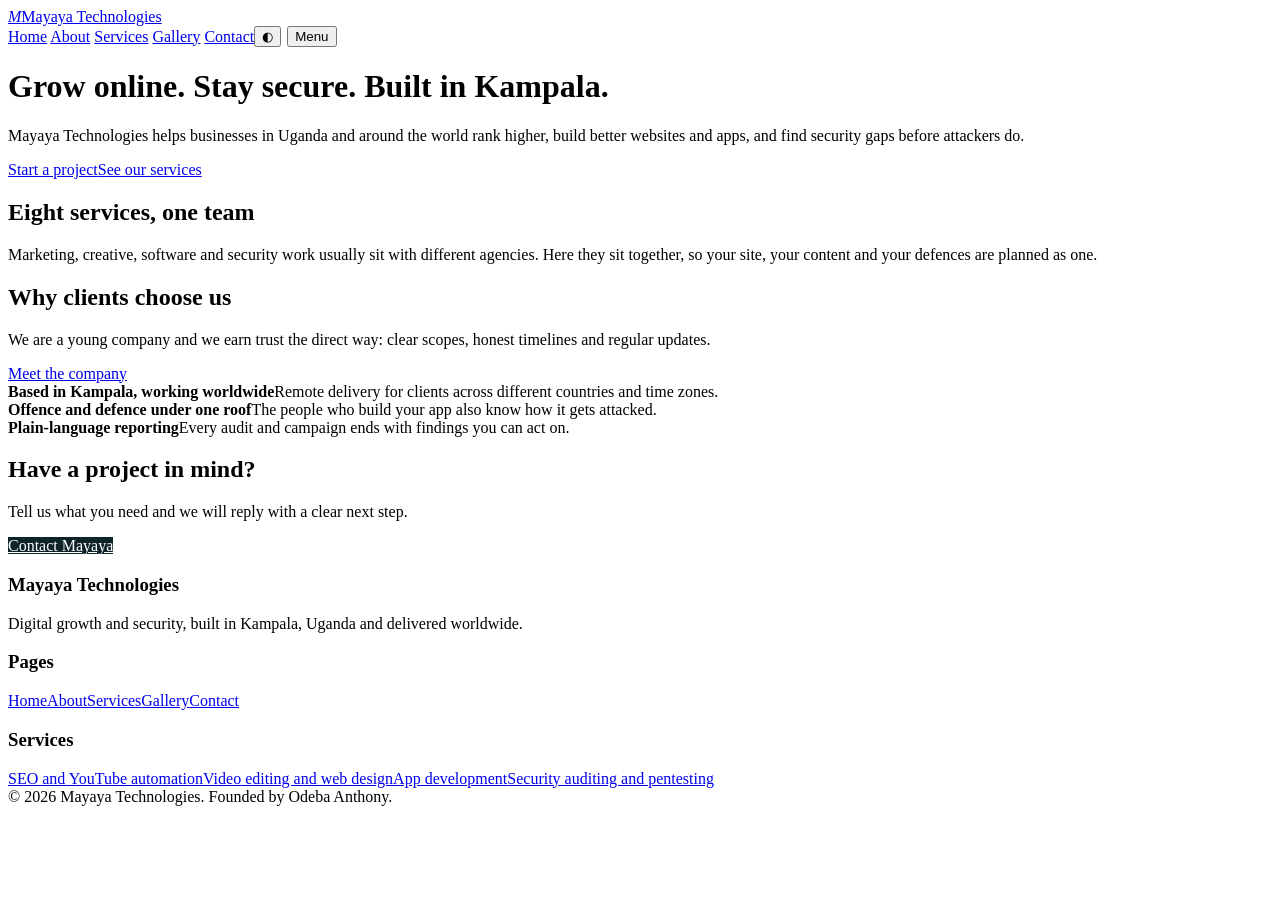
==== index.html @ 1154c2db "Add files via upload" ====
<!DOCTYPE html>
<html lang="en">
<head>
<meta charset="utf-8">
<meta name="viewport" content="width=device-width, initial-scale=1, viewport-fit=cover">
<title>Mayaya Technologies | Digital growth and security from Kampala</title>
<meta name="description" content="Mayaya Technologies offers SEO, YouTube automation, video editing, web design, app development, security auditing, pentesting and ethical hacking from Kampala, Uganda.">
<link rel="preconnect" href="https://fonts.googleapis.com">
<link href="https://fonts.googleapis.com/css2?family=Bricolage+Grotesque:wght@500;700;800&family=Instrument+Sans:wght@400;500;600&display=swap" rel="stylesheet">
<link rel="stylesheet" href="css/style.css">
</head>
<body data-page="home">
<header>
<div class="wrap bar">
<a class="logo" href="index.html"><i>M</i>Mayaya Technologies</a>
<div style="display:flex;align-items:center">
<nav id="nav" aria-label="Main">
<a href="index.html" data-p="home">Home</a>
<a href="about.html" data-p="about">About</a>
<a href="services.html" data-p="services">Services</a>
<a href="gallery.html" data-p="gallery">Gallery</a>
<a href="contact.html" data-p="contact">Contact</a>
</nav>
<button class="theme" id="theme" aria-label="Switch light or dark theme">◐</button>
<button class="menu" id="menu" aria-expanded="false" aria-controls="nav" style="margin-left:6px">Menu</button>
</div>
</div>
</header>

<main>
<div class="wrap hero">
<div>
<h1>Grow online. Stay secure. Built in Kampala.</h1>
<p class="lede">Mayaya Technologies helps businesses in Uganda and around the world rank higher, build better websites and apps, and find security gaps before attackers do.</p>
<div class="cta"><a class="btn" href="contact.html">Start a project</a><a class="btn alt" href="services.html">See our services</a></div>
</div>
<div class="term" aria-label="Example security audit output">
<div class="top"><b></b><b></b><b></b></div>
<pre id="typed"></pre>
</div>
</div>

<div class="band"><section class="wrap">
<div class="sec-head"><h2>Eight services, one team</h2><p>Marketing, creative, software and security work usually sit with different agencies. Here they sit together, so your site, your content and your defences are planned as one.</p></div>
<div class="grid" id="homeSvc"></div>
</section></div>

<div class="dark"><section class="wrap split">
<div><h2>Why clients choose us</h2><p>We are a young company and we earn trust the direct way: clear scopes, honest timelines and regular updates.</p><a class="btn" href="about.html">Meet the company</a></div>
<div class="facts">
<div><b>Based in Kampala, working worldwide</b><span>Remote delivery for clients across different countries and time zones.</span></div>
<div><b>Offence and defence under one roof</b><span>The people who build your app also know how it gets attacked.</span></div>
<div><b>Plain-language reporting</b><span>Every audit and campaign ends with findings you can act on.</span></div>
</div>
</section></div>

<div class="cl"><div class="wrap"><h2>Have a project in mind?</h2><p>Tell us what you need and we will reply with a clear next step.</p><a class="btn" style="background:#0e2428;color:#fff" href="contact.html">Contact Mayaya</a></div></div>
</main>

<footer>
<div class="wrap">
<div class="grid">
<div><h3>Mayaya Technologies</h3><p>Digital growth and security, built in Kampala, Uganda and delivered worldwide.</p></div>
<div><h3>Pages</h3><a href="index.html">Home</a><a href="about.html">About</a><a href="services.html">Services</a><a href="gallery.html">Gallery</a><a href="contact.html">Contact</a></div>
<div><h3>Services</h3><a href="services.html">SEO and YouTube automation</a><a href="services.html">Video editing and web design</a><a href="services.html">App development</a><a href="services.html">Security auditing and pentesting</a></div>
</div>
<div>© <span id="yr">2026</span> Mayaya Technologies. Founded by Odeba Anthony.</div>
</div>
</footer>

<script src="js/script.js"></script>
</body>
</html>
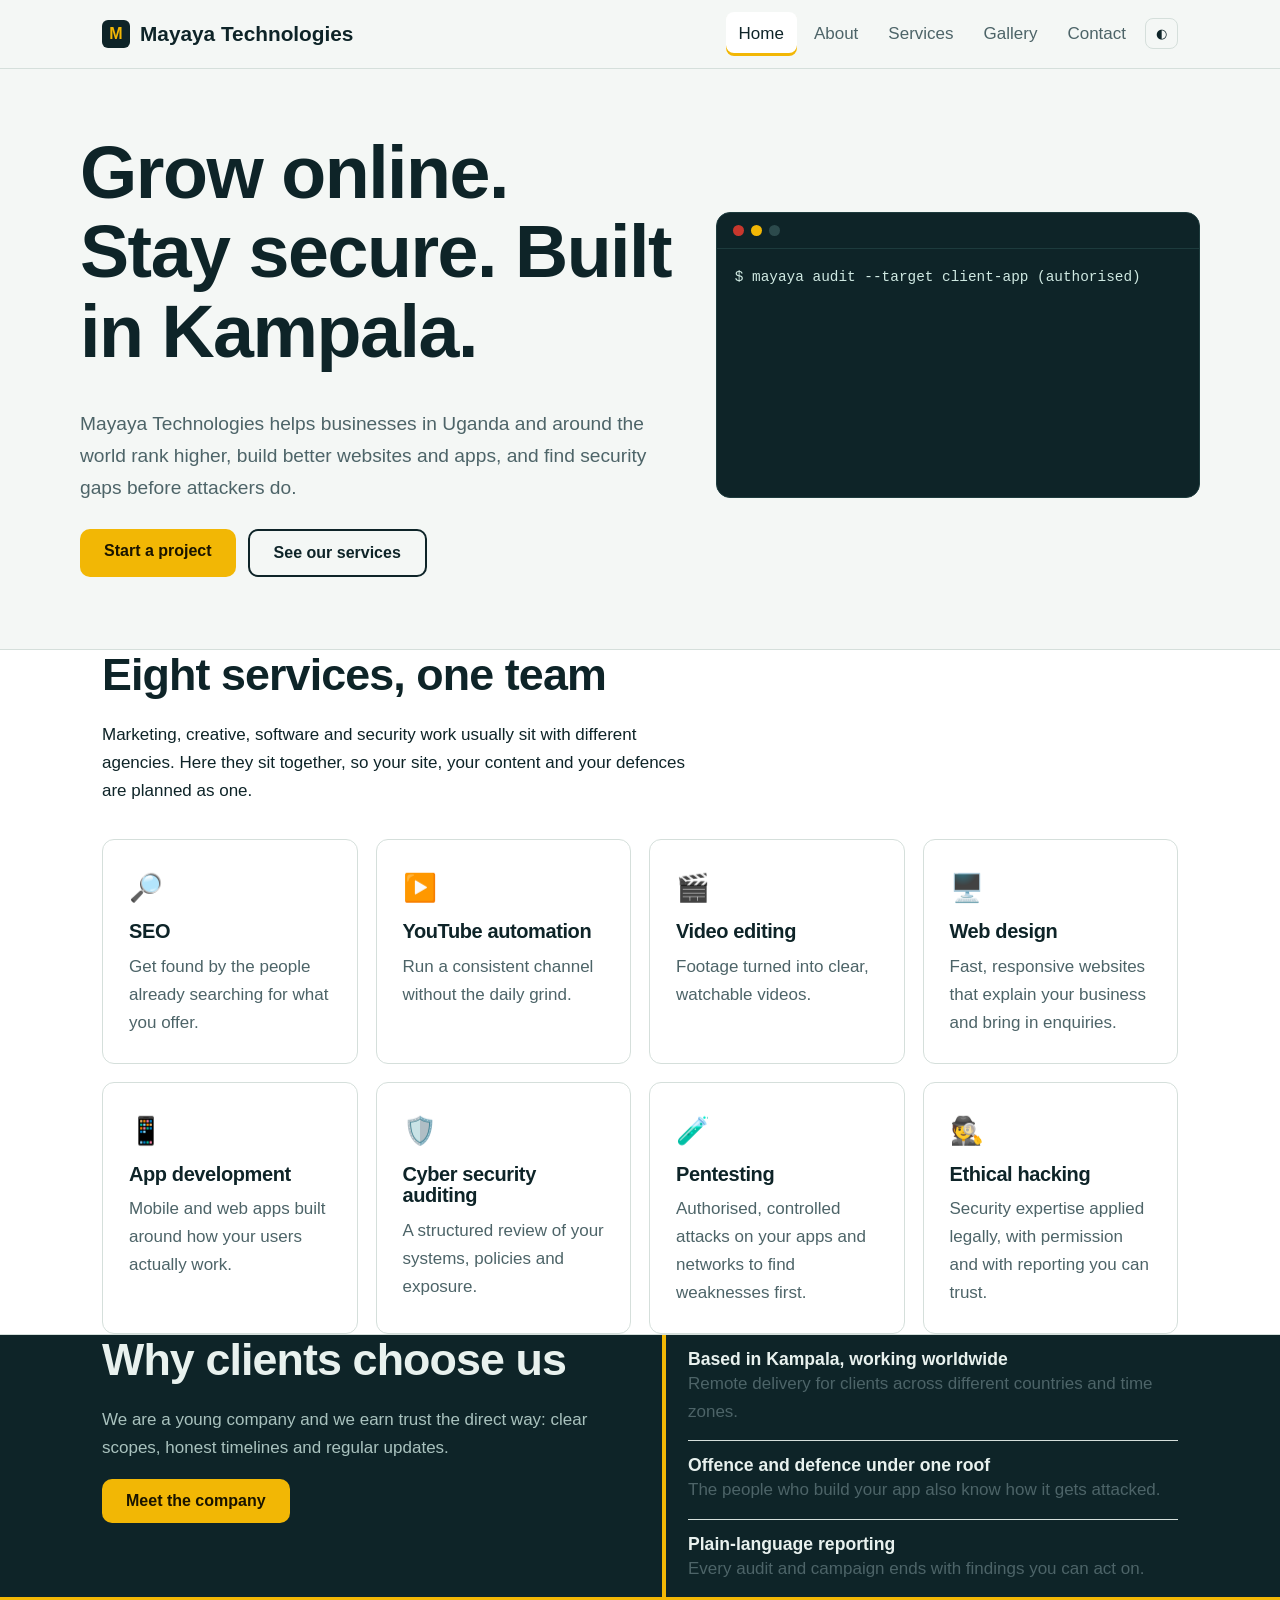
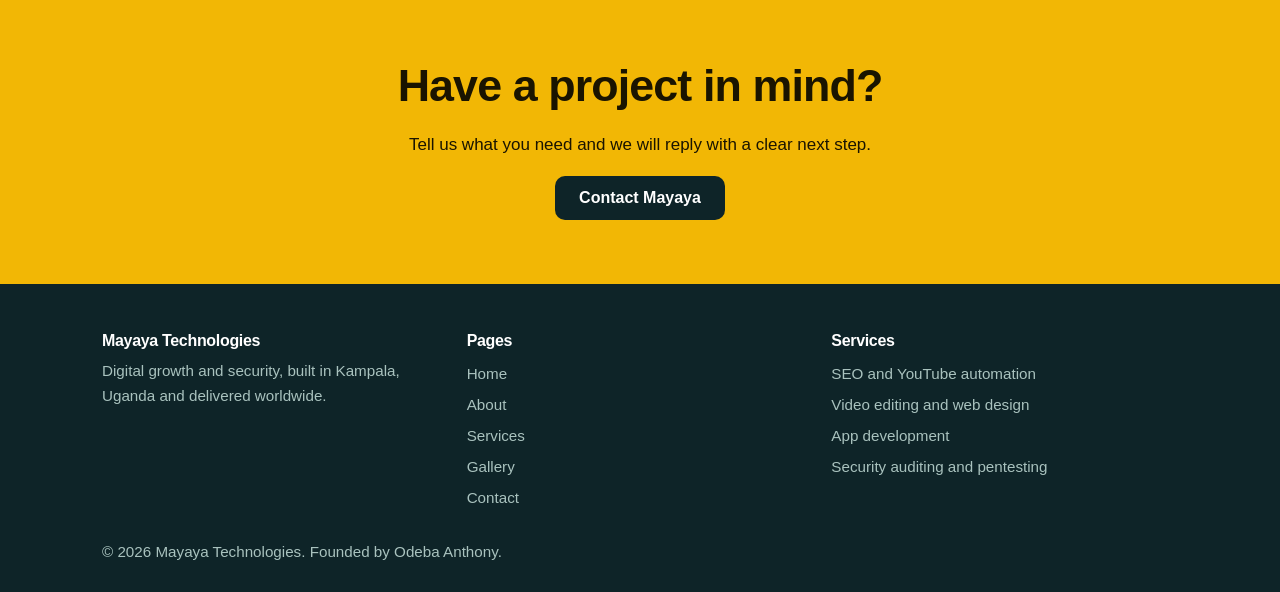
==== commit 9cded358: "Update stylesheet and script link paths in index.html" ====
--- a/index.html
+++ b/index.html
@@ -7,7 +7,7 @@
 <meta name="description" content="Mayaya Technologies offers SEO, YouTube automation, video editing, web design, app development, security auditing, pentesting and ethical hacking from Kampala, Uganda.">
 <link rel="preconnect" href="https://fonts.googleapis.com">
 <link href="https://fonts.googleapis.com/css2?family=Bricolage+Grotesque:wght@500;700;800&family=Instrument+Sans:wght@400;500;600&display=swap" rel="stylesheet">
-<link rel="stylesheet" href="css/style.css">
+<link rel="stylesheet" href="style.css">
 </head>
 <body data-page="home">
 <header>
@@ -68,6 +68,6 @@
 </div>
 </footer>
 
-<script src="js/script.js"></script>
+<script src="script.js"></script>
 </body>
 </html>
--- a/style.css
+++ b/style.css
@@ -0,0 +1,115 @@
+:root{--bg:#f4f7f5;--surface:#fff;--ink:#0e2428;--muted:#4d6468;--line:#d5dfdb;--deep:#0e2428;--deepink:#e8f1ee;--sun:#f2b705;--red:#c8372d;--teal:#1f7a6d;
+--h:'Bricolage Grotesque','Trebuchet MS',sans-serif;--b:'Instrument Sans','Segoe UI',Arial,sans-serif;
+box-sizing:border-box;padding-top:env(safe-area-inset-top,0px);padding-bottom:env(safe-area-inset-bottom,0px);color-scheme:light}
+@media (prefers-color-scheme:dark){:root:not([data-theme="light"]){--bg:#0a1a1d;--surface:#102a2e;--ink:#e8f1ee;--muted:#9bb3b0;--line:#21403f;--deep:#071316;--teal:#4fc3b0;color-scheme:dark}}
+:root[data-theme="dark"]{--bg:#0a1a1d;--surface:#102a2e;--ink:#e8f1ee;--muted:#9bb3b0;--line:#21403f;--deep:#071316;--teal:#4fc3b0;color-scheme:dark}
+*{box-sizing:border-box}
+html{scroll-padding-top:calc(env(safe-area-inset-top,0px) + 70px);scroll-behavior:smooth}
+body{margin:0;background:var(--bg);color:var(--ink);font:400 1.0625rem/1.65 var(--b)}
+body::before{content:"";position:fixed;inset:0 0 auto;height:env(safe-area-inset-top,0px);background:var(--bg);z-index:30}
+h1,h2,h3{font-family:var(--h);line-height:1.08;margin:0 0 .5em;letter-spacing:-.02em}
+h1{font-size:clamp(2.4rem,6.5vw,4.6rem);font-weight:800}
+h2{font-size:clamp(1.8rem,4vw,2.8rem);font-weight:700}
+h3{font-size:1.25rem;font-weight:700}
+p{margin:0 0 1em;max-width:62ch}
+a{color:inherit}
+:focus-visible{outline:3px solid var(--sun);outline-offset:3px}
+.wrap{max-width:1120px;margin:0 auto;padding:0 22px}
+header{position:sticky;top:env(safe-area-inset-top,0px);z-index:40;background:var(--bg);border-bottom:1px solid var(--line)}
+.bar{display:flex;align-items:center;justify-content:space-between;height:68px}
+.logo{font:800 1.3rem var(--h);text-decoration:none;display:flex;align-items:center;gap:10px}
+.logo i{width:28px;height:28px;background:var(--deep);border-radius:6px;display:grid;place-items:center;color:var(--sun);font:800 1rem var(--h);font-style:normal}
+nav{display:flex;gap:4px;align-items:center}
+nav a{padding:8px 13px;border-radius:8px;text-decoration:none;font-weight:500;color:var(--muted)}
+nav a:hover{color:var(--ink)}
+nav a.on{color:var(--ink);background:var(--surface);box-shadow:inset 0 -3px 0 var(--sun)}
+.menu{display:none;background:none;border:1px solid var(--line);color:var(--ink);border-radius:8px;padding:8px 12px;font:600 .95rem var(--b);cursor:pointer}
+.btn{display:inline-block;background:var(--sun);color:#1a1400;font:700 1rem var(--b);padding:13px 24px;border-radius:10px;border:0;text-decoration:none;cursor:pointer}
+.btn:hover{filter:brightness(.95)}
+.btn.alt{background:transparent;color:var(--ink);border:2px solid var(--ink)}
+.page{display:none;min-height:70vh}
+.page.on{display:block;animation:in .35s ease}
+@keyframes in{from{opacity:0}to{opacity:1}}
+section{padding:72px 0}
+.hero{display:grid;grid-template-columns:1.1fr .9fr;gap:44px;align-items:center;padding:64px 0 72px}
+.lede{font-size:1.2rem;color:var(--muted)}
+.cta{display:flex;gap:12px;flex-wrap:wrap;margin-top:26px}
+.term{background:var(--deep);color:#cfe9e2;border-radius:14px;font:500 .9rem/1.7 ui-monospace,Consolas,monospace;padding:0 0 18px;overflow:hidden;border:1px solid #1d3b3d}
+.term .top{display:flex;gap:7px;padding:12px 16px;border-bottom:1px solid #1d3b3d}
+.term .top b{width:11px;height:11px;border-radius:50%;background:#2c4a4c}
+.term .top b:first-child{background:var(--red)}.term .top b:nth-child(2){background:var(--sun)}
+.term pre{margin:0;padding:16px 18px 0;white-space:pre-wrap;min-height:230px}
+.ok{color:#6fe0b0}.warn{color:var(--sun)}.bad{color:#ff7a6e}
+.dark{background:var(--deep);color:var(--deepink)}
+.dark p{color:#a9c2be}
+.band{background:var(--surface);border-block:1px solid var(--line)}
+.grid{display:grid;gap:18px;grid-template-columns:repeat(auto-fit,minmax(250px,1fr))}
+.card{background:var(--surface);border:1px solid var(--line);border-radius:12px;padding:26px}
+.card p{color:var(--muted);margin:0}
+.card .ic{font-size:1.7rem;margin-bottom:10px;display:block}
+.dark .card{background:#12353a;border-color:#1f4448}
+.dark .card p{color:#a9c2be}
+.sec-head{margin-bottom:34px}
+.split{display:grid;grid-template-columns:1fr 1fr;gap:44px;align-items:start}
+.facts{display:grid;gap:0;border-left:4px solid var(--sun);padding-left:22px}
+.facts div{padding:14px 0;border-bottom:1px solid var(--line)}
+.facts div:last-child{border:0}
+.facts b{display:block;font:700 1.1rem var(--h)}
+.facts span{color:var(--muted)}
+.tl{list-style:none;margin:0;padding:0;border-left:2px solid var(--line)}
+.tl li{padding:0 0 26px 24px;position:relative}
+.tl li::before{content:"";position:absolute;left:-7px;top:7px;width:12px;height:12px;border-radius:50%;background:var(--sun)}
+.tl b{font-family:var(--h)}
+.svc{display:grid;grid-template-columns:70px 1fr;gap:18px;padding:30px 0;border-bottom:1px solid var(--line)}
+.svc .ic{font-size:2.2rem}
+.svc ul{margin:10px 0 0;padding-left:20px;color:var(--muted)}
+.filters{display:flex;gap:8px;flex-wrap:wrap;margin-bottom:26px}
+.chip{border:1px solid var(--line);background:var(--surface);color:var(--ink);border-radius:999px;padding:8px 16px;font:600 .92rem var(--b);cursor:pointer}
+.chip[aria-pressed="true"]{background:var(--deep);color:var(--deepink);border-color:var(--deep)}
+.gal{display:grid;gap:14px;grid-template-columns:repeat(auto-fill,minmax(250px,1fr))}
+.tile{border:0;padding:0;border-radius:12px;overflow:hidden;cursor:pointer;text-align:left;color:#fff;aspect-ratio:4/3;position:relative;font-family:var(--b)}
+.tile:nth-child(3n+1){aspect-ratio:4/4.4}
+.tile .art{position:absolute;inset:0;display:grid;place-items:center;font-size:3.4rem}
+.tile .cap{position:absolute;left:0;right:0;bottom:0;padding:34px 16px 14px;background:linear-gradient(transparent,rgba(0,0,0,.72));font-weight:600}
+.tile .cap small{display:block;font-weight:400;opacity:.85}
+.tile:hover .art{transform:scale(1.06)}
+.art{transition:transform .3s}
+.g-seo{background:linear-gradient(135deg,#1f7a6d,#0e3a3a)}
+.g-yt{background:linear-gradient(135deg,#c8372d,#5a1511)}
+.g-vid{background:linear-gradient(135deg,#6b3fa0,#25103f)}
+.g-web{background:linear-gradient(135deg,#2563a8,#0d2a4d)}
+.g-app{background:linear-gradient(135deg,#d98e04,#6b4300)}
+.g-sec{background:linear-gradient(135deg,#17352f,#06130f)}
+.g-team{background:linear-gradient(135deg,#4a5a5c,#1b2829)}
+.lb{position:fixed;inset:0;background:rgba(5,12,14,.88);z-index:80;display:none;place-items:center;padding:20px}
+.lb.on{display:grid}
+.lb .box{width:min(640px,100%);border-radius:16px;overflow:hidden;background:var(--surface);color:var(--ink)}
+.lb .big{height:300px;display:grid;place-items:center;font-size:6rem}
+.lb .txt{padding:22px}
+.lb .txt p{color:var(--muted)}
+.lb .row{display:flex;gap:10px;justify-content:space-between}
+form{display:grid;gap:14px}
+label{font-weight:600;display:grid;gap:6px}
+input,select,textarea{font:inherit;padding:12px 14px;border:1px solid var(--line);border-radius:10px;background:var(--surface);color:var(--ink);width:100%}
+textarea{min-height:130px;resize:vertical}
+.err{color:var(--red);font-size:.9rem;font-weight:500;min-height:1em}
+.msg{background:var(--surface);border:2px solid var(--teal);border-radius:12px;padding:22px;display:none}
+.msg.on{display:block}
+.cl{background:var(--sun);color:#1a1400;text-align:center;padding:64px 0}
+.cl p{margin-inline:auto}
+footer{background:var(--deep);color:#a9c2be;padding:48px 0 28px;font-size:.95rem}
+footer .grid{margin-bottom:26px}
+footer a{display:block;text-decoration:none;padding:3px 0}
+footer a:hover{color:#fff}
+footer h3{color:#fff;font-size:1rem}
+.theme{background:none;border:1px solid var(--line);color:var(--ink);border-radius:8px;padding:7px 10px;cursor:pointer;margin-left:6px}
+@media (max-width:820px){
+.hero,.split{grid-template-columns:1fr}
+.menu{display:block}
+nav{display:none;position:absolute;left:0;right:0;top:68px;background:var(--bg);border-bottom:1px solid var(--line);flex-direction:column;align-items:stretch;padding:10px 22px 16px}
+nav.open{display:flex}
+section{padding:52px 0}
+.svc{grid-template-columns:1fr}
+}
+@media (prefers-reduced-motion:reduce){*{animation:none!important;transition:none!important;scroll-behavior:auto!important}}
+main{animation:in .35s ease}
